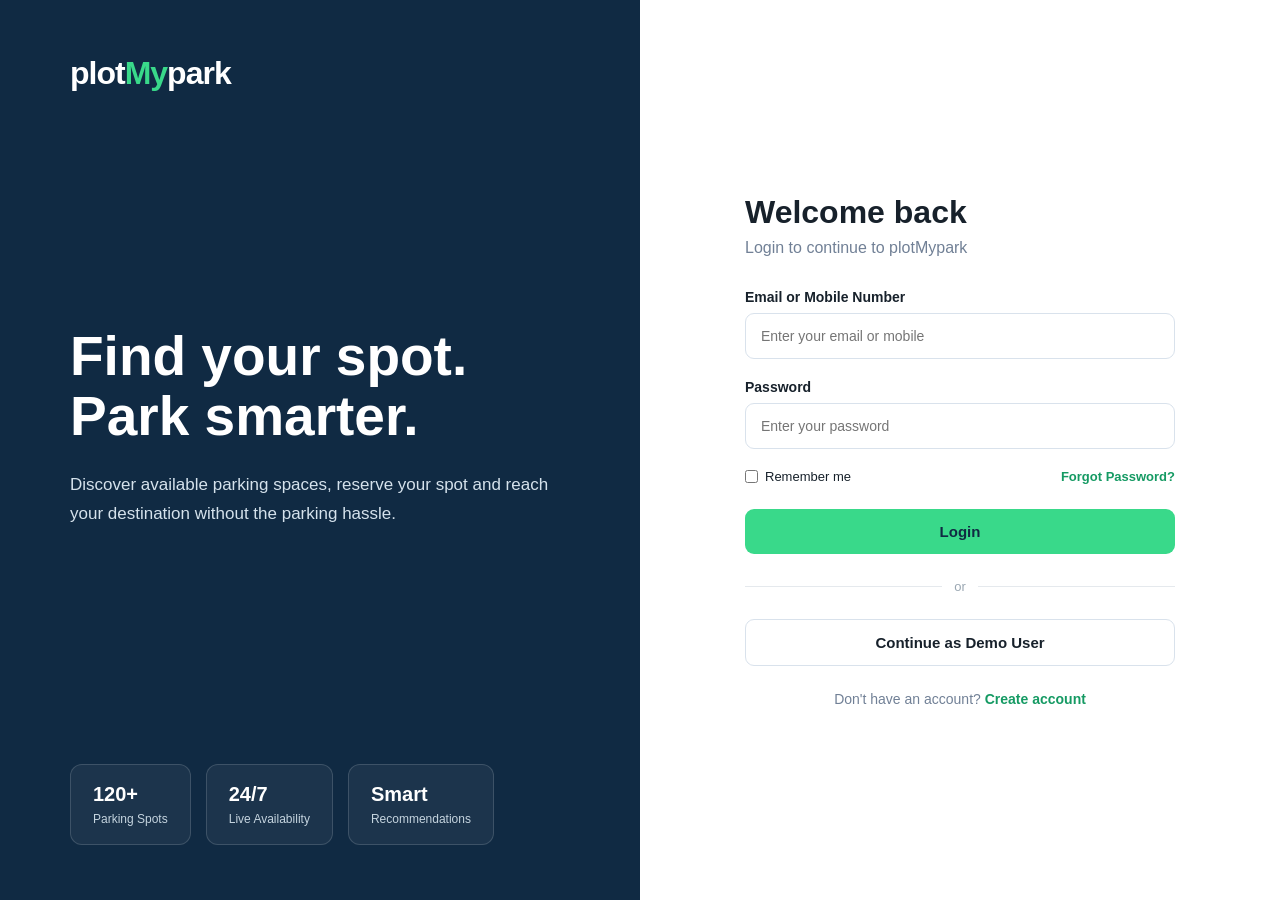
==== index.html @ 71b9c875 "Initial plotMypark frontend" ====
<!DOCTYPE html>
<html lang="en">
<head>
    <meta charset="UTF-8">
    <meta name="viewport" content="width=device-width, initial-scale=1.0">

    <title>plotMypark | Smart Parking</title>

    <link rel="stylesheet" href="css/style.css">
</head>

<body>

    <div class="login-container">

        <!-- Left Section -->
        <div class="brand-section">

            <div class="logo">
                plot<span>My</span>park
            </div>

            <div class="brand-content">
                <h1>Find your spot.<br>Park smarter.</h1>

                <p>
                    Discover available parking spaces,
                    reserve your spot and reach your destination
                    without the parking hassle.
                </p>
            </div>

            <div class="parking-info">
                <div class="info-card">
                    <strong>120+</strong>
                    <span>Parking Spots</span>
                </div>

                <div class="info-card">
                    <strong>24/7</strong>
                    <span>Live Availability</span>
                </div>

                <div class="info-card">
                    <strong>Smart</strong>
                    <span>Recommendations</span>
                </div>
            </div>

        </div>


        <!-- Login Section -->
        <div class="login-section">

            <div class="login-box">

                <h2>Welcome back</h2>

                <p class="login-subtitle">
                    Login to continue to plotMypark
                </p>

                <form id="loginForm">

                    <div class="input-group">
                        <label for="email">Email or Mobile Number</label>

                        <input
                            type="text"
                            id="email"
                            placeholder="Enter your email or mobile"
                            required
                        >
                    </div>


                    <div class="input-group">

                        <label for="password">Password</label>

                        <input
                            type="password"
                            id="password"
                            placeholder="Enter your password"
                            required
                        >

                    </div>


                    <div class="login-options">

                        <label class="remember">
                            <input type="checkbox">
                            Remember me
                        </label>

                        <a href="#">Forgot Password?</a>

                    </div>


                    <button type="submit" class="login-btn">
                        Login
                    </button>

                </form>


                <div class="divider">
                    <span>or</span>
                </div>


                <button class="demo-btn" id="demoLogin">
                    Continue as Demo User
                </button>


                <p class="register-text">
                    Don't have an account?
                    <a href="register.html">Create account</a>
                </p>

            </div>

        </div>

    </div>


    <script src="js/auth.js"></script>

</body>
</html>
---- css/style.css ----
* {
    margin: 0;
    padding: 0;
    box-sizing: border-box;
}

body {
    font-family: Arial, Helvetica, sans-serif;
    background: #f4f7f9;
    color: #17212b;
}

.login-container {
    min-height: 100vh;
    display: flex;
}


/* =========================
   LEFT BRAND SECTION
========================= */

.brand-section {
    width: 50%;
    min-height: 100vh;
    padding: 55px 70px;

    background: #102a43;
    color: white;

    display: flex;
    flex-direction: column;
    justify-content: space-between;
}

.logo {
    font-size: 32px;
    font-weight: 800;
    letter-spacing: -1px;
}

.logo span {
    color: #39d98a;
}

.brand-content {
    max-width: 520px;
}

.brand-content h1 {
    font-size: 55px;
    line-height: 1.08;
    margin-bottom: 25px;
}

.brand-content p {
    font-size: 17px;
    line-height: 1.7;
    color: #d5e2ec;
}

.parking-info {
    display: flex;
    gap: 15px;
}

.info-card {
    padding: 18px 22px;
    border: 1px solid rgba(255,255,255,0.15);
    border-radius: 12px;
    background: rgba(255,255,255,0.05);

    display: flex;
    flex-direction: column;
    gap: 6px;
}

.info-card strong {
    font-size: 20px;
}

.info-card span {
    font-size: 12px;
    color: #c5d4df;
}


/* =========================
   LOGIN SECTION
========================= */

.login-section {
    width: 50%;
    min-height: 100vh;

    display: flex;
    justify-content: center;
    align-items: center;

    padding: 30px;
    background: #ffffff;
}

.login-box {
    width: 100%;
    max-width: 430px;
}

.login-box h2 {
    font-size: 32px;
    margin-bottom: 8px;
}

.login-subtitle {
    color: #718096;
    margin-bottom: 32px;
}


/* =========================
   INPUTS
========================= */

.input-group {
    margin-bottom: 20px;
}

.input-group label {
    display: block;
    font-size: 14px;
    font-weight: 600;
    margin-bottom: 8px;
}

.input-group input {
    width: 100%;
    padding: 14px 15px;

    border: 1px solid #d9e2ec;
    border-radius: 9px;

    font-size: 14px;
    outline: none;

    transition: 0.2s;
}

.input-group input:focus {
    border-color: #39d98a;
    box-shadow: 0 0 0 3px rgba(57, 217, 138, 0.12);
}


/* =========================
   OPTIONS
========================= */

.login-options {
    display: flex;
    justify-content: space-between;
    align-items: center;

    margin-bottom: 25px;

    font-size: 13px;
}

.remember {
    display: flex;
    gap: 7px;
    align-items: center;
}

.login-options a,
.register-text a {
    color: #159a63;
    text-decoration: none;
    font-weight: 600;
}


/* =========================
   BUTTONS
========================= */

.login-btn,
.demo-btn {
    width: 100%;
    padding: 14px;

    border-radius: 9px;

    font-size: 15px;
    font-weight: 700;

    cursor: pointer;
}

.login-btn {
    border: none;
    background: #39d98a;
    color: #102a43;
}

.login-btn:hover {
    background: #2bc47a;
}

.demo-btn {
    border: 1px solid #d9e2ec;
    background: white;
    color: #17212b;
}

.demo-btn:hover {
    background: #f5f8fa;
}


/* =========================
   DIVIDER
========================= */

.divider {
    display: flex;
    align-items: center;
    gap: 12px;

    margin: 25px 0;

    color: #9aa7b2;
    font-size: 13px;
}

.divider::before,
.divider::after {
    content: "";
    height: 1px;
    background: #e5e9ed;
    flex: 1;
}


/* =========================
   REGISTER
========================= */

.register-text {
    text-align: center;
    margin-top: 25px;

    font-size: 14px;
    color: #718096;
}


/* =========================
   RESPONSIVE
========================= */

@media (max-width: 850px) {

    .login-container {
        flex-direction: column;
    }

    .brand-section {
        width: 100%;
        min-height: auto;
        padding: 35px;
        gap: 50px;
    }

    .brand-content h1 {
        font-size: 40px;
    }

    .login-section {
        width: 100%;
    }
}


@media (max-width: 500px) {

    .brand-section {
        padding: 25px;
    }

    .parking-info {
        flex-direction: column;
    }

    .brand-content h1 {
        font-size: 34px;
    }

    .login-section {
        padding: 25px 20px;
    }
}
/* =====================================
   PLOT MYPARK DASHBOARD
===================================== */

.dashboard-body {
    background: #f5f7f9;
    min-height: 100vh;
    padding-bottom: 90px;
}


/* TOP NAV */

.top-nav {
    height: 72px;
    background: white;

    padding: 0 6%;

    display: flex;
    align-items: center;
    justify-content: space-between;

    border-bottom: 1px solid #e8edf1;
}

.nav-actions {
    display: flex;
    gap: 10px;
}

.icon-btn,
.profile-btn {
    width: 40px;
    height: 40px;

    border-radius: 50%;

    border: 1px solid #e5e9ed;
    background: white;

    cursor: pointer;
}


/* DASHBOARD */

.dashboard {
    width: min(1100px, 92%);
    margin: auto;

    padding-top: 40px;
}


/* WELCOME */

.welcome-section {
    margin-bottom: 28px;
}

.small-text {
    color: #7b8794;

    font-size: 11px;
    font-weight: 700;

    letter-spacing: 1px;

    margin-bottom: 7px;
}

.welcome-section h1 {
    font-size: 30px;
    margin-bottom: 8px;
}

.location {
    color: #687783;
    font-size: 14px;
}


/* SEARCH */

.search-section {
    margin-bottom: 30px;
}

.search-box {
    background: white;

    border: 1px solid #e0e6eb;
    border-radius: 12px;

    height: 52px;

    display: flex;
    align-items: center;

    padding: 0 18px;

    gap: 12px;
}

.search-box span {
    font-size: 18px;
}

.search-box input {
    border: none;
    outline: none;

    width: 100%;

    font-size: 14px;

    background: transparent;
}


/* QUICK ACTIONS */

.quick-actions {
    display: grid;

    grid-template-columns: 1fr 1fr;

    gap: 18px;

    margin-bottom: 35px;
}

.action-card {
    background: white;

    border: 1px solid #e3e8ec;

    border-radius: 14px;

    padding: 20px;

    display: flex;
    align-items: center;

    gap: 15px;

    text-align: left;

    cursor: pointer;

    transition: 0.2s;
}

.action-card:hover {
    transform: translateY(-2px);

    box-shadow: 0 8px 25px rgba(16, 42, 67, 0.08);
}

.action-icon {
    width: 48px;
    height: 48px;

    border-radius: 12px;

    background: #e9faf2;

    display: flex;
    align-items: center;
    justify-content: center;

    font-size: 22px;
}

.action-card h3 {
    font-size: 15px;

    margin-bottom: 5px;
}

.action-card p {
    color: #7b8794;

    font-size: 12px;
}

.arrow {
    margin-left: auto;

    font-size: 20px;

    color: #7b8794;
}


/* SECTION HEADINGS */

.section-heading {
    display: flex;

    justify-content: space-between;
    align-items: center;

    margin-bottom: 15px;
}

.section-heading h2 {
    font-size: 20px;
}

.live-indicator {
    font-size: 11px;

    font-weight: 700;

    color: #159a63;

    display: flex;

    align-items: center;

    gap: 5px;
}

.live-indicator span {
    width: 7px;
    height: 7px;

    background: #39d98a;

    border-radius: 50%;
}


/* STATUS CARDS */

.status-grid {
    display: grid;

    grid-template-columns:
        repeat(3, 1fr);

    gap: 15px;

    margin-bottom: 35px;
}

.status-card {
    background: white;

    border-radius: 14px;

    padding: 20px;

    display: flex;

    align-items: center;

    gap: 14px;

    border: 1px solid #e5e9ed;
}

.status-icon {
    font-size: 20px;
}

.status-card strong {
    display: block;

    font-size: 24px;

    margin-bottom: 3px;
}

.status-card p {
    color: #7b8794;

    font-size: 12px;
}


/* RECOMMENDATION */

.recommendation {
    background: #102a43;

    color: white;

    border-radius: 18px;

    padding: 25px;

    margin-bottom: 35px;
}

.recommendation-header {
    display: flex;

    align-items: flex-start;

    justify-content: space-between;

    margin-bottom: 20px;
}

.recommendation-header .small-text {
    color: #9fb3c8;
}

.recommendation-header h2 {
    font-size: 20px;
}

.ai-badge {
    background: #39d98a;

    color: #102a43;

    font-size: 11px;

    font-weight: 800;

    padding: 5px 9px;

    border-radius: 6px;
}

.recommendation-card {
    background: rgba(255,255,255,0.08);

    border: 1px solid rgba(255,255,255,0.12);

    border-radius: 12px;

    padding: 18px;

    display: flex;

    justify-content: space-between;

    align-items: center;

    margin-bottom: 15px;
}

.parking-main {
    display: flex;

    align-items: center;

    gap: 14px;
}

.parking-icon {
    width: 45px;
    height: 45px;

    border-radius: 10px;

    background: rgba(57,217,138,0.15);

    display: flex;

    align-items: center;
    justify-content: center;
}

.parking-main h3 {
    font-size: 15px;

    margin-bottom: 5px;
}

.parking-main p {
    font-size: 11px;

    color: #b7c8d7;

    margin-top: 3px;
}

.recommendation-score {
    text-align: right;
}

.recommendation-score strong {
    display: block;

    font-size: 23px;

    color: #39d98a;
}

.recommendation-score span {
    color: #b7c8d7;

    font-size: 10px;
}

.primary-btn {
    width: 100%;

    border: none;

    background: #39d98a;

    color: #102a43;

    padding: 13px;

    border-radius: 9px;

    font-weight: 700;

    cursor: pointer;
}


/* NEARBY PARKING */

.text-btn {
    border: none;

    background: none;

    color: #159a63;

    font-size: 12px;

    font-weight: 700;

    cursor: pointer;
}

.parking-list {
    display: grid;

    grid-template-columns:
        repeat(2, 1fr);

    gap: 15px;
}

.parking-card {
    background: white;

    border: 1px solid #e3e8ec;

    border-radius: 14px;

    padding: 20px;

    display: flex;

    justify-content: space-between;

    gap: 15px;
}

.parking-card h3 {
    font-size: 15px;

    margin-bottom: 8px;
}

.parking-card p {
    color: #7b8794;

    font-size: 12px;

    margin-top: 4px;
}

.available-badge {
    color: #159a63;

    background: #e9faf2;

    padding: 5px 8px;

    border-radius: 6px;

    font-size: 10px;

    font-weight: 700;

    white-space: nowrap;
}


/* BOTTOM NAVIGATION */

.bottom-nav {
    position: fixed;

    bottom: 0;
    left: 0;

    width: 100%;

    height: 72px;

    background: white;

    border-top: 1px solid #e5e9ed;

    display: flex;

    justify-content: center;

    gap: 50px;

    z-index: 100;
}

.bottom-item {
    border: none;

    background: transparent;

    color: #8b98a5;

    cursor: pointer;

    min-width: 55px;
}

.bottom-item span {
    display: block;

    font-size: 18px;

    margin-bottom: 4px;
}

.bottom-item p {
    font-size: 10px;
}

.bottom-item.active {
    color: #159a63;

    font-weight: 700;
}


/* RESPONSIVE */

@media (max-width: 700px) {

    .dashboard {
        width: 92%;

        padding-top: 25px;
    }

    .welcome-section h1 {
        font-size: 25px;
    }

    .quick-actions {
        grid-template-columns: 1fr;
    }

    .status-grid {
        grid-template-columns: 1fr 1fr 1fr;
    }

    .status-card {
        padding: 14px;

        flex-direction: column;

        align-items: flex-start;

        gap: 8px;
    }

    .status-card strong {
        font-size: 20px;
    }

    .parking-list {
        grid-template-columns: 1fr;
    }

    .bottom-nav {
        gap: 25px;
    }
}


@media (max-width: 450px) {

    .status-grid {
        gap: 8px;
    }

    .status-card {
        padding: 12px 8px;
    }

    .status-card strong {
        font-size: 18px;
    }

    .status-card p {
        font-size: 10px;
    }

    .bottom-nav {
        gap: 12px;
    }
}
/* =====================================
   PARKING MAP PAGE
===================================== */

.parking-page {
    width: min(1100px, 92%);
    margin: auto;
    padding-top: 35px;
    padding-bottom: 30px;
}

.parking-page-header {
    display: flex;
    justify-content: space-between;
    align-items: flex-start;
    margin-bottom: 25px;
}

.parking-page-header h1 {
    font-size: 32px;
    margin-bottom: 8px;
}

.page-description {
    color: #718096;
    font-size: 14px;
}


/* SEARCH */

.parking-search {
    height: 52px;

    background: white;

    border: 1px solid #dfe6eb;

    border-radius: 12px;

    display: flex;
    align-items: center;

    gap: 12px;

    padding: 0 18px;

    margin-bottom: 20px;
}

.parking-search input {
    border: none;
    outline: none;

    width: 100%;

    font-size: 14px;
}


/* MAP */

.map-container {
    background: white;

    border: 1px solid #e1e7eb;

    border-radius: 18px;

    overflow: hidden;

    margin-bottom: 25px;
}

.map-header {
    padding: 18px 20px;

    display: flex;

    align-items: center;

    justify-content: space-between;

    border-bottom: 1px solid #edf0f2;
}

.map-header strong {
    font-size: 15px;
}

.map-header p {
    color: #8996a3;

    font-size: 11px;

    margin-top: 4px;
}

.location-btn {
    border: 1px solid #dce4e9;

    background: white;

    padding: 9px 12px;

    border-radius: 8px;

    cursor: pointer;

    font-size: 12px;
}


/* FAKE MAP */

.parking-map {
    height: 450px;

    background:
        linear-gradient(
            90deg,
            rgba(255,255,255,0.45) 1px,
            transparent 1px
        ),
        linear-gradient(
            rgba(255,255,255,0.45) 1px,
            transparent 1px
        ),
        #dce7df;

    background-size: 40px 40px;

    position: relative;

    overflow: hidden;
}


/* ROADS */

.road {
    position: absolute;

    background: #aeb8bd;
}

.horizontal-road {
    width: 100%;
    height: 90px;

    top: 180px;
    left: 0;
}

.vertical-road {
    width: 100px;
    height: 100%;

    left: 48%;
    top: 0;
}


/* PARKING SPOTS */

.parking-spot {
    position: absolute;

    width: 105px;
    height: 70px;

    border: 4px solid white;

    border-radius: 10px;

    color: white;

    cursor: pointer;

    display: flex;

    flex-direction: column;

    justify-content: center;

    align-items: center;

    gap: 4px;

    box-shadow: 0 5px 15px rgba(0,0,0,0.12);

    transition: 0.2s;

    z-index: 5;
}

.parking-spot:hover {
    transform: scale(1.06);
}

.parking-spot strong {
    font-size: 18px;
}

.parking-spot span {
    font-size: 9px;

    font-weight: 700;
}


/* POSITIONING */

.parking-spot:nth-of-type(1) {
    top: 70px;
    left: 20%;
}

.parking-spot:nth-of-type(2) {
    top: 70px;
    right: 15%;
}

.parking-spot:nth-of-type(3) {
    bottom: 65px;
    left: 20%;
}

.parking-spot:nth-of-type(4) {
    bottom: 65px;
    right: 15%;
}


/* STATUS */

.available-spot {
    background: #27ae60;
}

.occupied-spot {
    background: #e74c3c;
}

.reserved-spot {
    background: #2980b9;
}


/* ROAD LABEL */

.road-label {
    position: absolute;

    background: rgba(255,255,255,0.85);

    padding: 7px 12px;

    border-radius: 6px;

    font-size: 11px;

    color: #4a5568;

    z-index: 3;
}

.road-label-one {
    top: 210px;
    left: 10px;
}

.road-label-two {
    top: 210px;
    right: 10px;
}


/* LEGEND */

.map-legend {
    padding: 15px 20px;

    display: flex;

    gap: 25px;

    flex-wrap: wrap;

    border-top: 1px solid #edf0f2;

    font-size: 11px;

    color: #687783;
}

.map-legend div {
    display: flex;

    align-items: center;

    gap: 6px;
}

.legend-dot {
    width: 9px;
    height: 9px;

    border-radius: 50%;
}

.available-dot {
    background: #27ae60;
}

.occupied-dot {
    background: #e74c3c;
}

.reserved-dot {
    background: #2980b9;
}

.blocked-dot {
    background: #5d6770;
}


/* SELECTED PARKING */

.selected-parking {
    background: white;

    border: 1px solid #dfe6eb;

    border-radius: 14px;

    padding: 20px;

    margin-bottom: 25px;

    display: flex;

    align-items: center;

    justify-content: space-between;
}

.selected-parking h2 {
    font-size: 19px;

    margin-bottom: 6px;
}

.selected-parking p:last-child {
    color: #159a63;

    font-size: 12px;

    font-weight: 700;
}

.hidden {
    display: none;
}

.small-btn {
    width: auto;

    padding: 11px 20px;
}


/* NEARBY */

.nearby-section {
    margin-bottom: 50px;
}

.parking-location-list {
    display: grid;

    grid-template-columns: 1fr 1fr;

    gap: 15px;
}

.location-card {
    background: white;

    border: 1px solid #e2e8ed;

    border-radius: 14px;

    padding: 20px;

    display: flex;

    justify-content: space-between;

    gap: 15px;
}

.location-card h3 {
    font-size: 15px;

    margin-bottom: 8px;
}

.location-card p {
    color: #7b8794;

    font-size: 12px;

    margin-top: 4px;
}


/* RESPONSIVE MAP */

@media (max-width: 700px) {

    .parking-page-header h1 {
        font-size: 26px;
    }

    .parking-map {
        height: 380px;
    }

    .parking-spot {
        width: 85px;
        height: 60px;
    }

    .parking-spot:nth-of-type(1) {
        left: 8%;
    }

    .parking-spot:nth-of-type(2) {
        right: 8%;
    }

    .parking-spot:nth-of-type(3) {
        left: 8%;
    }

    .parking-spot:nth-of-type(4) {
        right: 8%;
    }

    .parking-location-list {
        grid-template-columns: 1fr;
    }
}
/* =====================================
   PARKING DETAILS
===================================== */

.details-page {
    width: min(800px, 92%);
    margin: auto;

    padding-top: 35px;
    padding-bottom: 40px;
}

.back-btn {
    border: none;
    background: transparent;

    color: #159a63;

    font-size: 13px;
    font-weight: 700;

    cursor: pointer;

    margin-bottom: 25px;
}

.details-header {
    display: flex;

    justify-content: space-between;
    align-items: flex-start;

    margin-bottom: 25px;
}

.details-header h1 {
    font-size: 32px;
    margin-bottom: 8px;
}

.details-location {
    color: #718096;
    font-size: 13px;
}

.status-badge {
    background: #e9faf2;
    color: #159a63;

    padding: 8px 12px;

    border-radius: 8px;

    font-size: 11px;
    font-weight: 800;
}


/* DETAILS CARD */

.details-card {
    background: white;

    border: 1px solid #e1e7eb;

    border-radius: 18px;

    padding: 28px;
}


/* VISUAL */

.parking-visual {
    display: flex;

    align-items: center;

    gap: 18px;

    padding-bottom: 25px;

    border-bottom: 1px solid #edf0f2;
}

.big-parking-icon {
    width: 65px;
    height: 65px;

    border-radius: 15px;

    background: #e9faf2;

    color: #159a63;

    display: flex;

    align-items: center;
    justify-content: center;

    font-size: 27px;
    font-weight: 800;
}

.parking-visual h2 {
    font-size: 19px;

    margin-bottom: 5px;
}

.parking-visual p {
    color: #7b8794;

    font-size: 12px;
}


/* INFORMATION */

.parking-information {
    display: grid;

    grid-template-columns: 1fr 1fr;

    gap: 1px;

    background: #edf0f2;

    margin: 25px 0;

    border: 1px solid #edf0f2;

    border-radius: 12px;

    overflow: hidden;
}

.detail-item {
    background: white;

    padding: 18px;

    display: flex;

    align-items: center;

    gap: 12px;
}

.detail-icon {
    font-size: 20px;
}

.detail-item small {
    display: block;

    color: #8a97a4;

    font-size: 10px;

    margin-bottom: 5px;
}

.detail-item strong {
    display: block;

    font-size: 14px;
}

.green-text {
    color: #159a63;
}


/* AI */

.ai-recommendation {
    background: #f0faf5;

    border: 1px solid #d7f1e4;

    border-radius: 12px;

    padding: 18px;

    margin-bottom: 22px;
}

.ai-title {
    color: #159a63;

    font-weight: 800;

    font-size: 13px;

    margin-bottom: 8px;
}

.ai-title span {
    margin-right: 5px;
}

.ai-recommendation p {
    color: #536471;

    font-size: 12px;

    line-height: 1.6;
}


/* RESERVE */

.reserve-btn {
    width: 100%;

    border: none;

    background: #39d98a;

    color: #102a43;

    padding: 15px;

    border-radius: 10px;

    font-size: 14px;

    font-weight: 800;

    cursor: pointer;

    transition: 0.2s;
}

.reserve-btn:hover {
    background: #2bc47a;
}

.reservation-note {
    text-align: center;

    color: #8996a3;

    font-size: 10px;

    margin-top: 10px;
}


/* MOBILE */

@media (max-width: 600px) {

    .details-header {
        flex-direction: column;

        gap: 15px;
    }

    .details-header h1 {
        font-size: 26px;
    }

    .details-card {
        padding: 20px;
    }

    .parking-information {
        grid-template-columns: 1fr;
    }
}
/* =====================================
   RESERVATION PAGE
===================================== */

.reservation-page {
    width: min(700px, 92%);
    margin: auto;

    padding-top: 40px;
    padding-bottom: 40px;
}


/* SUCCESS */

.reservation-success {
    text-align: center;

    margin-bottom: 28px;
}

.success-icon {
    width: 58px;
    height: 58px;

    margin: 0 auto 15px;

    border-radius: 50%;

    background: #39d98a;
    color: #102a43;

    display: flex;
    align-items: center;
    justify-content: center;

    font-size: 28px;
    font-weight: 800;
}

.reservation-success .small-text {
    color: #159a63;
}

.reservation-success h1 {
    font-size: 28px;

    margin-bottom: 8px;
}

.reservation-success > p:last-child {
    color: #718096;

    font-size: 13px;
}


/* RESERVATION CARD */

.reservation-card {
    background: white;

    border: 1px solid #e1e7eb;

    border-radius: 18px;

    padding: 25px;

    margin-bottom: 20px;
}

.reservation-top {
    display: flex;

    align-items: flex-start;

    justify-content: space-between;

    gap: 15px;

    padding-bottom: 20px;

    border-bottom: 1px solid #edf0f2;
}

.reservation-top h2 {
    font-size: 21px;

    margin-bottom: 7px;
}

.reservation-location {
    color: #718096;

    font-size: 12px;
}

.reserved-badge {
    background: #eaf4fb;

    color: #2980b9;

    padding: 8px 11px;

    border-radius: 8px;

    font-size: 10px;

    font-weight: 800;

    white-space: nowrap;
}


/* TIMER */

.timer-box {
    text-align: center;

    background: #f7fafb;

    border-radius: 14px;

    padding: 20px;

    margin: 20px 0;
}

.timer-box p {
    color: #718096;

    font-size: 12px;

    margin-bottom: 5px;
}

#countdown {
    font-size: 38px;

    font-weight: 800;

    color: #102a43;

    letter-spacing: 2px;

    margin-bottom: 5px;
}

.timer-box > span {
    color: #8996a3;

    font-size: 10px;
}


/* BOOKING DETAILS */

.booking-details {
    display: grid;

    grid-template-columns: 1fr 1fr;

    gap: 1px;

    background: #edf0f2;

    border: 1px solid #edf0f2;

    border-radius: 12px;

    overflow: hidden;

    margin-bottom: 20px;
}

.booking-item {
    background: white;

    padding: 15px;
}

.booking-item span {
    display: block;

    color: #8996a3;

    font-size: 10px;

    margin-bottom: 5px;
}

.booking-item strong {
    font-size: 13px;
}


/* NAVIGATION */

.navigation-btn {
    width: 100%;

    border: none;

    background: #39d98a;

    color: #102a43;

    padding: 14px;

    border-radius: 10px;

    font-size: 14px;

    font-weight: 800;

    cursor: pointer;

    margin-bottom: 10px;
}

.navigation-btn:hover {
    background: #2bc47a;
}


/* CANCEL */

.cancel-btn {
    width: 100%;

    border: none;

    background: transparent;

    color: #d64545;

    padding: 10px;

    font-size: 12px;

    font-weight: 700;

    cursor: pointer;
}


/* INFO */

.reservation-info {
    background: #f0faf5;

    border: 1px solid #d7f1e4;

    border-radius: 12px;

    padding: 17px;
}

.info-title {
    color: #159a63;

    font-weight: 800;

    font-size: 12px;

    margin-bottom: 7px;
}

.reservation-info p {
    color: #536471;

    font-size: 11px;

    line-height: 1.6;
}


/* MOBILE */

@media (max-width: 600px) {

    .reservation-success h1 {
        font-size: 24px;
    }

    .reservation-card {
        padding: 20px;
    }

    .reservation-top {
        flex-direction: column;
    }

    .booking-details {
        grid-template-columns: 1fr;
    }
}
/* =====================================
   NAVIGATION PAGE
===================================== */

.navigation-page {
    width: min(850px, 92%);
    margin: auto;

    padding-top: 35px;
    padding-bottom: 40px;
}

.navigation-header {
    display: flex;

    justify-content: space-between;
    align-items: flex-start;

    margin-bottom: 20px;
}

.navigation-header h1 {
    font-size: 30px;

    margin-bottom: 7px;
}

.navigation-header p:last-child {
    color: #718096;

    font-size: 13px;
}

.navigation-status {
    background: #eaf4fb;

    color: #2980b9;

    padding: 8px 11px;

    border-radius: 8px;

    font-size: 10px;

    font-weight: 800;
}


/* MAP */

.navigation-map {
    height: 430px;

    position: relative;

    overflow: hidden;

    border-radius: 18px;

    background:
        linear-gradient(
            90deg,
            rgba(255,255,255,0.5) 1px,
            transparent 1px
        ),
        linear-gradient(
            rgba(255,255,255,0.5) 1px,
            transparent 1px
        ),
        #dce7df;

    background-size: 40px 40px;

    border: 1px solid #d7e0e5;

    margin-bottom: 20px;
}


/* ROADS */

.nav-road {
    position: absolute;

    background: #aeb8bd;

    border-radius: 4px;
}

.nav-road-1 {
    width: 100%;

    height: 80px;

    top: 170px;
}

.nav-road-2 {
    height: 100%;

    width: 75px;

    left: 55%;

    transform: rotate(18deg);
}

.nav-road-3 {
    width: 70%;

    height: 55px;

    top: 55px;

    left: -5%;

    transform: rotate(-10deg);
}


/* ROUTE */

.route-line {
    position: absolute;

    width: 8px;

    height: 270px;

    background: #39d98a;

    border-radius: 10px;

    left: 42%;

    top: 100px;

    transform: rotate(-25deg);

    z-index: 4;

    box-shadow:
        0 0 0 4px rgba(57,217,138,0.15);
}


/* MAP POINTS */

.map-point {
    position: absolute;

    z-index: 10;

    display: flex;

    flex-direction: column;

    align-items: center;

    gap: 3px;
}

.map-point span {
    width: 38px;
    height: 38px;

    border-radius: 50%;

    display: flex;

    align-items: center;
    justify-content: center;

    background: white;

    box-shadow:
        0 5px 15px rgba(0,0,0,0.15);

    font-size: 18px;
}

.map-point small {
    background: white;

    padding: 4px 7px;

    border-radius: 5px;

    font-size: 9px;

    font-weight: 700;
}

.start-point {
    left: 18%;
    bottom: 75px;
}

.start-point span {
    color: #2980b9;
}

.destination-point {
    right: 18%;
    top: 65px;
}

.destination-point span {
    color: #e74c3c;
}


/* LOCATION LABEL */

.map-location-label {
    position: absolute;

    left: 20px;
    top: 20px;

    background: rgba(255,255,255,0.9);

    padding: 8px 12px;

    border-radius: 7px;

    font-size: 11px;

    color: #4a5568;

    z-index: 10;
}


/* TRIP INFO */

.trip-info {
    background: white;

    border: 1px solid #e1e7eb;

    border-radius: 15px;

    padding: 20px;

    margin-bottom: 18px;
}

.destination-info {
    display: flex;

    align-items: center;

    gap: 15px;

    padding-bottom: 18px;

    border-bottom: 1px solid #edf0f2;
}

.destination-icon {
    width: 50px;
    height: 50px;

    border-radius: 12px;

    background: #e9faf2;

    display: flex;

    align-items: center;
    justify-content: center;

    font-size: 21px;
}

.destination-info h2 {
    font-size: 18px;

    margin-bottom: 4px;
}

.destination-info p:last-child {
    color: #718096;

    font-size: 11px;
}


/* TRIP STATS */

.trip-stats {
    display: grid;

    grid-template-columns: repeat(3, 1fr);

    padding-top: 18px;
}

.trip-stats div {
    text-align: center;

    border-right: 1px solid #edf0f2;
}

.trip-stats div:last-child {
    border-right: none;
}

.trip-stats strong {
    display: block;

    font-size: 18px;

    margin-bottom: 4px;
}

.trip-stats span {
    color: #8996a3;

    font-size: 10px;
}


/* ARRIVAL */

.arrival-card {
    background: #102a43;

    color: white;

    border-radius: 15px;

    padding: 20px;

    display: flex;

    justify-content: space-between;

    align-items: center;

    gap: 20px;

    margin-bottom: 15px;
}

.arrival-card .small-text {
    color: #9fb3c8;
}

.arrival-card h3 {
    font-size: 16px;

    margin-bottom: 6px;
}

.arrival-card p:last-child {
    color: #b7c8d7;

    font-size: 11px;

    line-height: 1.5;

    max-width: 450px;
}

.arrival-btn {
    border: none;

    background: #39d98a;

    color: #102a43;

    padding: 12px 18px;

    border-radius: 9px;

    font-weight: 800;

    font-size: 12px;

    cursor: pointer;

    white-space: nowrap;
}


/* END */

.cancel-navigation {
    width: 100%;

    border: none;

    background: transparent;

    color: #d64545;

    padding: 10px;

    font-size: 12px;

    font-weight: 700;

    cursor: pointer;
}


/* MOBILE */

@media (max-width: 600px) {

    .navigation-header {
        flex-direction: column;

        gap: 12px;
    }

    .navigation-header h1 {
        font-size: 25px;
    }

    .navigation-map {
        height: 360px;
    }

    .arrival-card {
        flex-direction: column;

        align-items: flex-start;
    }

    .arrival-btn {
        width: 100%;
    }
}
/* =====================================
   HISTORY PAGE
===================================== */

.history-page {
    width: min(900px, 92%);
    margin: auto;

    padding-top: 35px;
    padding-bottom: 50px;
}

.history-header {
    margin-bottom: 25px;
}

.history-header h1 {
    font-size: 30px;
    margin-bottom: 7px;
}

.history-header p:last-child {
    color: #718096;
    font-size: 13px;
}


/* SUMMARY */

.history-summary {
    display: grid;

    grid-template-columns: repeat(3, 1fr);

    gap: 15px;

    margin-bottom: 30px;
}

.summary-card {
    background: white;

    border: 1px solid #e1e7eb;

    border-radius: 14px;

    padding: 18px;

    display: flex;

    align-items: center;

    gap: 13px;
}

.summary-card > span {
    width: 42px;
    height: 42px;

    border-radius: 10px;

    background: #e9faf2;

    display: flex;

    align-items: center;
    justify-content: center;

    font-size: 18px;
}

.summary-card strong {
    display: block;

    font-size: 18px;

    margin-bottom: 3px;
}

.summary-card small {
    color: #8996a3;

    font-size: 10px;
}


/* HISTORY */

.history-section {
    margin-bottom: 40px;
}

.history-card {
    background: white;

    border: 1px solid #e1e7eb;

    border-radius: 14px;

    padding: 20px;

    margin-top: 13px;

    display: flex;

    justify-content: space-between;

    align-items: center;

    gap: 15px;
}

.history-main {
    display: flex;

    align-items: center;

    gap: 14px;
}

.history-icon {
    width: 48px;
    height: 48px;

    border-radius: 11px;

    background: #e9faf2;

    display: flex;

    align-items: center;
    justify-content: center;

    font-size: 19px;
}

.history-main h3 {
    font-size: 15px;

    margin-bottom: 5px;
}

.history-main p {
    color: #7b8794;

    font-size: 11px;

    margin-top: 3px;
}

.history-right {
    display: flex;

    flex-direction: column;

    align-items: flex-end;

    gap: 8px;
}

.history-right strong {
    font-size: 15px;
}

.completed-badge {
    background: #e9faf2;

    color: #159a63;

    padding: 6px 9px;

    border-radius: 7px;

    font-size: 9px;

    font-weight: 800;
}


/* EMPTY */

.empty-history {
    text-align: center;

    background: white;

    border: 1px dashed #d8e0e5;

    border-radius: 15px;

    padding: 45px 20px;

    margin-top: 15px;
}

.empty-history > div {
    font-size: 35px;

    margin-bottom: 10px;
}

.empty-history h3 {
    font-size: 16px;

    margin-bottom: 7px;
}

.empty-history p {
    color: #8996a3;

    font-size: 11px;

    margin-bottom: 18px;
}


/* MOBILE */

@media (max-width: 650px) {

    .history-header h1 {
        font-size: 26px;
    }

    .history-summary {
        grid-template-columns: 1fr;
    }

    .history-card {
        align-items: flex-start;
    }

    .history-right {
        align-items: flex-end;
    }
}
/* =====================================
   PROFILE PAGE
===================================== */

.profile-page {
    width: min(700px, 92%);
    margin: auto;

    padding-top: 40px;
    padding-bottom: 50px;
}

.profile-header {
    display: flex;
    align-items: center;
    gap: 18px;

    background: white;
    border: 1px solid #e1e7eb;

    border-radius: 16px;

    padding: 25px;

    margin-bottom: 18px;
}

.profile-avatar {
    width: 65px;
    height: 65px;

    border-radius: 50%;

    background: #e9faf2;
    color: #159a63;

    display: flex;
    align-items: center;
    justify-content: center;

    font-size: 25px;
    font-weight: 800;
}

.profile-header h1 {
    font-size: 22px;
    margin-bottom: 5px;
}

.profile-header p:last-child {
    color: #718096;
    font-size: 12px;
}

.profile-card {
    background: white;

    border: 1px solid #e1e7eb;

    border-radius: 16px;

    overflow: hidden;

    margin-bottom: 18px;
}

.profile-row {
    display: flex;
    align-items: center;

    gap: 15px;

    padding: 18px;

    border-bottom: 1px solid #edf0f2;
}

.profile-row:last-child {
    border-bottom: none;
}

.profile-row > span {
    width: 40px;
    height: 40px;

    border-radius: 9px;

    background: #f3f7f8;

    display: flex;
    align-items: center;
    justify-content: center;
}

.profile-row small {
    display: block;

    color: #8996a3;

    font-size: 10px;

    margin-bottom: 4px;
}

.profile-row strong {
    font-size: 13px;
}

.logout-btn {
    width: 100%;

    border: 1px solid #f0cccc;

    background: white;

    color: #d64545;

    padding: 13px;

    border-radius: 10px;

    font-size: 12px;

    font-weight: 700;

    cursor: pointer;
}
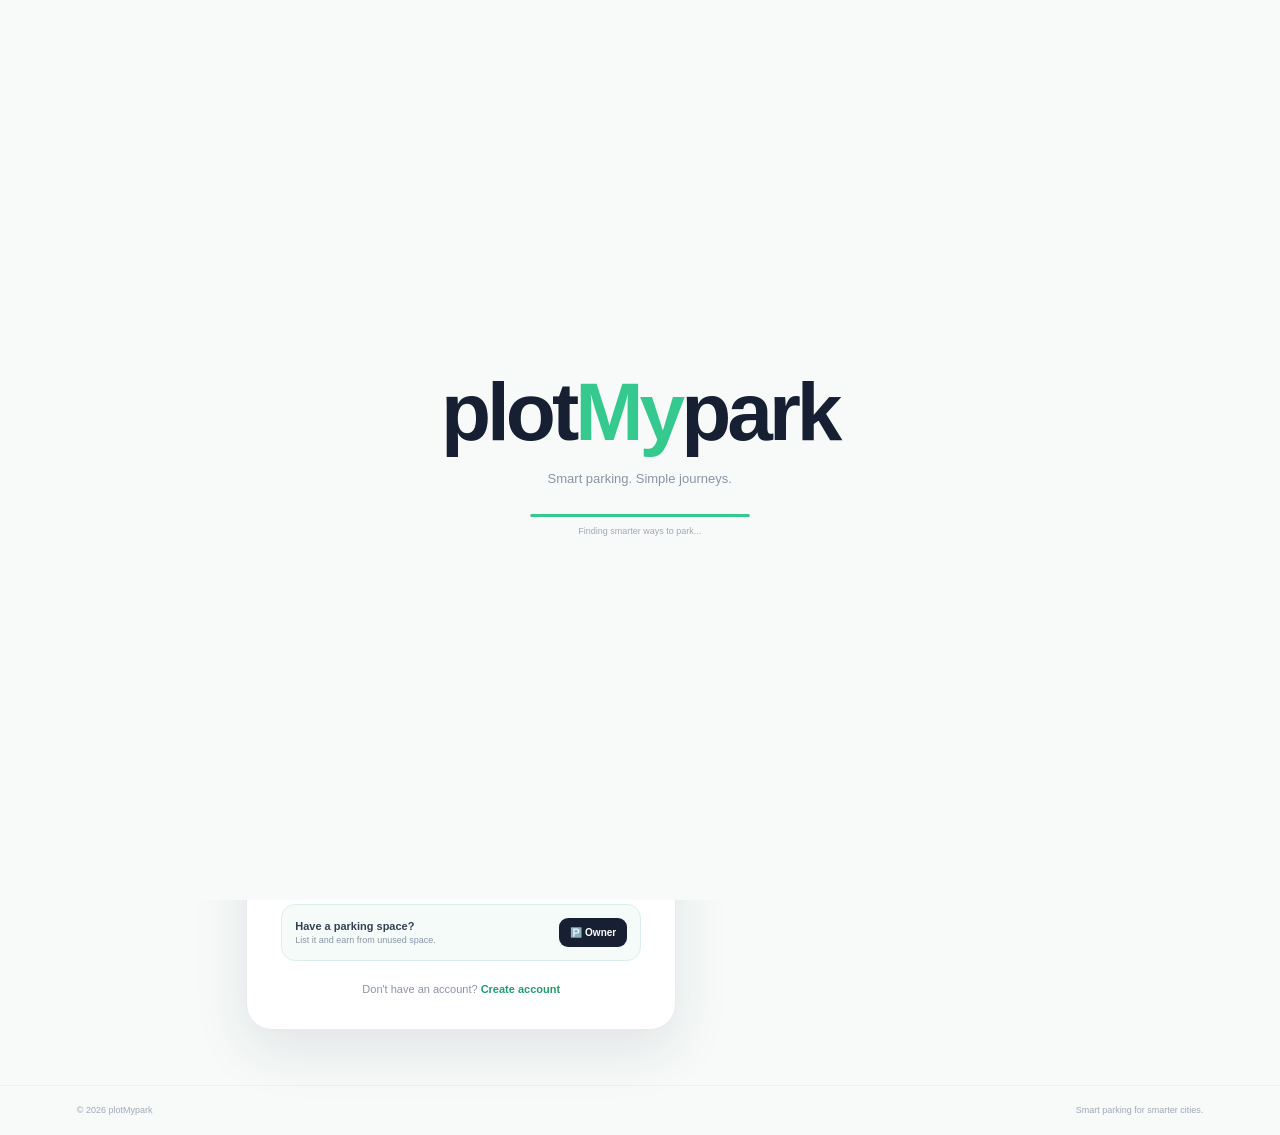
==== commit 2337e611: "Update plotMypark dashboard and owner features" ====
--- a/index.html
+++ b/index.html
@@ -1,136 +1,448 @@
 <!DOCTYPE html>
 <html lang="en">
+
 <head>
+
     <meta charset="UTF-8">
-    <meta name="viewport" content="width=device-width, initial-scale=1.0">
+
+    <meta
+        name="viewport"
+        content="width=device-width, initial-scale=1.0"
+    >
 
     <title>plotMypark | Smart Parking</title>
 
-    <link rel="stylesheet" href="css/style.css">
+    <link
+        rel="stylesheet"
+        href="css/login.css"
+    >
+
 </head>
 
+
 <body>
 
-    <div class="login-container">
-
-        <!-- Left Section -->
-        <div class="brand-section">
-
-            <div class="logo">
+
+    <!-- =================================================
+         INTRO SPLASH
+         ================================================= -->
+
+    <div
+        class="intro-splash"
+        id="introSplash"
+    >
+
+        <div class="intro-content">
+
+            <div class="intro-logo">
                 plot<span>My</span>park
             </div>
 
-            <div class="brand-content">
-                <h1>Find your spot.<br>Park smarter.</h1>
-
-                <p>
-                    Discover available parking spaces,
-                    reserve your spot and reach your destination
-                    without the parking hassle.
+
+            <div class="intro-tagline">
+                Smart parking. Simple journeys.
+            </div>
+
+
+            <div class="intro-loader">
+
+                <div class="loader-track">
+
+                    <div class="loader-fill"></div>
+
+                </div>
+
+
+                <span>
+                    Finding smarter ways to park...
+                </span>
+
+            </div>
+
+        </div>
+
+    </div>
+
+
+
+    <!-- =================================================
+         TOP NAVIGATION
+         ================================================= -->
+
+    <header class="landing-nav">
+
+        <div class="brand">
+            plot<span>My</span>park
+        </div>
+
+
+        <div class="nav-status">
+
+            <span class="status-dot"></span>
+
+            Parking made simple
+
+        </div>
+
+    </header>
+
+
+
+    <!-- =================================================
+         MAIN LANDING PAGE
+         ================================================= -->
+
+    <main class="landing-page">
+
+
+        <!-- =================================================
+             LEFT HERO SECTION
+             ================================================= -->
+
+        <section class="hero-section">
+
+
+            <div class="hero-label">
+
+                <span>
+                    SMART PARKING
+                </span>
+
+            </div>
+
+
+            <h1>
+
+                Find your spot.
+
+                <br>
+
+                <span>
+                    Park smarter.
+                </span>
+
+            </h1>
+
+
+            <p class="hero-description">
+
+                Discover nearby parking spaces,
+                check live availability and reserve
+                your spot before you reach your
+                destination.
+
+            </p>
+
+
+
+        <!-- =================================================
+             RIGHT LOGIN SECTION
+             ================================================= -->
+
+        <section class="login-section">
+
+
+            <div class="login-card">
+
+
+                <!-- LOGIN HEADING -->
+
+                <div class="login-heading">
+
+                    <span class="welcome-small">
+                        WELCOME BACK
+                    </span>
+
+
+                    <h2>
+                        Let's get you parked.
+                    </h2>
+
+
+                    <p>
+                        Login to continue to plotMypark.
+                    </p>
+
+                </div>
+
+
+
+                <!-- =================================================
+                     LOGIN FORM
+                     ================================================= -->
+
+                <form id="loginForm">
+
+
+                    <!-- EMAIL / MOBILE -->
+
+                    <div class="input-group">
+
+                        <label for="email">
+
+                            Email or Mobile Number
+
+                        </label>
+
+
+                        <div class="input-wrapper">
+
+                            <span>
+                                ✉
+                            </span>
+
+
+                            <input
+                                type="text"
+                                id="email"
+                                placeholder="Enter your email or mobile"
+                                required
+                            >
+
+                        </div>
+
+                    </div>
+
+
+
+                    <!-- PASSWORD -->
+
+                    <div class="input-group">
+
+                        <label for="password">
+
+                            Password
+
+                        </label>
+
+
+                        <div class="input-wrapper">
+
+                            <span>
+                                ●
+                            </span>
+
+
+                            <input
+                                type="password"
+                                id="password"
+                                placeholder="Enter your password"
+                                required
+                            >
+
+                        </div>
+
+                    </div>
+
+
+
+                    <!-- LOGIN OPTIONS -->
+
+                    <div class="login-options">
+
+
+                        <label>
+
+                            <input
+                                type="checkbox"
+                            >
+
+                            Remember me
+
+                        </label>
+
+
+                        <a href="#">
+                            Forgot password?
+                        </a>
+
+
+                    </div>
+
+
+
+                    <!-- LOGIN BUTTON -->
+
+                    <button
+                        type="submit"
+                        class="login-btn"
+                    >
+
+                        Login
+
+                        <span>
+                            →
+                        </span>
+
+                    </button>
+
+
+                </form>
+
+
+
+                <!-- =================================================
+                     DIVIDER
+                     ================================================= -->
+
+                <div class="divider">
+
+                    <span></span>
+
+                    <p>
+                        or
+                    </p>
+
+                    <span></span>
+
+                </div>
+
+
+
+                <!-- =================================================
+                     DEMO USER
+                     ================================================= -->
+
+                <button
+                    class="demo-btn"
+                    id="demoLogin"
+                    type="button"
+                >
+
+                    <span>
+                        🚗
+                    </span>
+
+                    Continue as Demo User
+
+                </button>
+
+
+
+                <!-- =================================================
+                     PARKING OWNER
+                     ================================================= -->
+
+                <div class="owner-entry">
+
+
+                    <div>
+
+                        <strong>
+                            Have a parking space?
+                        </strong>
+
+
+                        <small>
+                            List it and earn from unused space.
+                        </small>
+
+                    </div>
+
+
+                    <button
+                        type="button"
+                        onclick="window.location.href='owner-register.html'"
+                    >
+
+                        🅿️ Owner
+
+                    </button>
+
+
+                </div>
+
+
+
+                <!-- =================================================
+                     REGISTER
+                     ================================================= -->
+
+                <p class="register-text">
+
+                    Don't have an account?
+
+                    <a href="register.html">
+                        Create account
+                    </a>
+
                 </p>
+
+
             </div>
 
-            <div class="parking-info">
-                <div class="info-card">
-                    <strong>120+</strong>
-                    <span>Parking Spots</span>
-                </div>
-
-                <div class="info-card">
-                    <strong>24/7</strong>
-                    <span>Live Availability</span>
-                </div>
-
-                <div class="info-card">
-                    <strong>Smart</strong>
-                    <span>Recommendations</span>
-                </div>
-            </div>
-
-        </div>
-
-
-        <!-- Login Section -->
-        <div class="login-section">
-
-            <div class="login-box">
-
-                <h2>Welcome back</h2>
-
-                <p class="login-subtitle">
-                    Login to continue to plotMypark
-                </p>
-
-                <form id="loginForm">
-
-                    <div class="input-group">
-                        <label for="email">Email or Mobile Number</label>
-
-                        <input
-                            type="text"
-                            id="email"
-                            placeholder="Enter your email or mobile"
-                            required
-                        >
-                    </div>
-
-
-                    <div class="input-group">
-
-                        <label for="password">Password</label>
-
-                        <input
-                            type="password"
-                            id="password"
-                            placeholder="Enter your password"
-                            required
-                        >
-
-                    </div>
-
-
-                    <div class="login-options">
-
-                        <label class="remember">
-                            <input type="checkbox">
-                            Remember me
-                        </label>
-
-                        <a href="#">Forgot Password?</a>
-
-                    </div>
-
-
-                    <button type="submit" class="login-btn">
-                        Login
-                    </button>
-
-                </form>
-
-
-                <div class="divider">
-                    <span>or</span>
-                </div>
-
-
-                <button class="demo-btn" id="demoLogin">
-                    Continue as Demo User
-                </button>
-
-
-                <p class="register-text">
-                    Don't have an account?
-                    <a href="register.html">Create account</a>
-                </p>
-
-            </div>
-
-        </div>
-
-    </div>
-
+
+        </section>
+
+
+    </main>
+
+
+
+    <!-- =================================================
+         FOOTER
+         ================================================= -->
+
+    <footer class="landing-footer">
+
+
+        <span>
+            © 2026 plotMypark
+        </span>
+
+
+        <span>
+            Smart parking for smarter cities.
+        </span>
+
+
+    </footer>
+
+
+
+    <!-- =================================================
+         EXISTING AUTHENTICATION
+         DO NOT REMOVE
+         ================================================= -->
 
     <script src="js/auth.js"></script>
 
+
+
+    <!-- =================================================
+         INTRO TRANSITION
+         ================================================= -->
+
+    <script>
+
+        window.addEventListener(
+            "load",
+            function () {
+
+                const splash =
+                    document.getElementById(
+                        "introSplash"
+                    );
+
+
+                setTimeout(
+                    function () {
+
+                        splash.classList.add(
+                            "intro-finished"
+                        );
+
+                    },
+                    1900
+                );
+
+            }
+        );
+
+    </script>
+
+
+
 </body>
+
 </html>
--- a/css/login.css
+++ b/css/login.css
@@ -0,0 +1,2314 @@
+/* =====================================================
+   plotMypark — LOGIN / LANDING PAGE
+   ===================================================== */
+
+* {
+    box-sizing: border-box;
+    margin: 0;
+    padding: 0;
+}
+
+
+body {
+    font-family:
+        Inter,
+        "Segoe UI",
+        Arial,
+        sans-serif;
+
+    background: #f7faf9;
+
+    color: #172033;
+
+    min-height: 100vh;
+}
+
+
+/* ================= NAVBAR ================= */
+
+.landing-nav {
+    height: 76px;
+
+    display: flex;
+
+    align-items: center;
+
+    justify-content: space-between;
+
+    padding: 0 6vw;
+
+    background: #ffffff;
+
+    border-bottom: 1px solid #edf1f4;
+}
+
+
+.brand {
+    font-size: 28px;
+
+    font-weight: 800;
+
+    letter-spacing: -1.5px;
+
+    color: #172033;
+}
+
+
+.brand span {
+    color: #36c98f;
+}
+
+
+.nav-status {
+    display: flex;
+
+    align-items: center;
+
+    gap: 8px;
+
+    color: #718096;
+
+    font-size: 12px;
+
+    font-weight: 600;
+}
+
+
+.status-dot {
+    width: 7px;
+    height: 7px;
+
+    border-radius: 50%;
+
+    background: #36c98f;
+
+    box-shadow:
+        0 0 0 5px rgba(54,201,143,.10);
+}
+
+
+/* ================= MAIN ================= */
+
+.landing-page {
+    max-width: 1250px;
+
+    min-height: calc(100vh - 126px);
+
+    margin: auto;
+
+    padding: 55px 6vw;
+
+    display: grid;
+
+    grid-template-columns:
+        1.15fr .85fr;
+
+    gap: 80px;
+
+    align-items: center;
+}
+
+
+/* ================= HERO ================= */
+
+.hero-section {
+    position: relative;
+}
+
+
+.hero-label {
+    display: inline-flex;
+
+    padding: 7px 12px;
+
+    border-radius: 50px;
+
+    background: #e9fff5;
+
+    color: #249c6d;
+
+    font-size: 10px;
+
+    font-weight: 800;
+
+    letter-spacing: 1px;
+
+    margin-bottom: 18px;
+}
+
+
+.hero-section h1 {
+    font-size: clamp(44px, 5vw, 68px);
+
+    line-height: 1.02;
+
+    letter-spacing: -3px;
+
+    color: #172033;
+}
+
+
+.hero-section h1 span {
+    color: #36c98f;
+}
+
+
+.hero-description {
+    max-width: 570px;
+
+    margin-top: 24px;
+
+    color: #718096;
+
+    font-size: 16px;
+
+    line-height: 1.75;
+}
+
+
+/* ================= PARKING PREVIEW ================= */
+
+.parking-preview {
+    max-width: 530px;
+
+    margin-top: 35px;
+
+    padding: 21px;
+
+    border-radius: 22px;
+
+    background: #ffffff;
+
+    border: 1px solid #e6ece9;
+
+    box-shadow:
+        0 18px 45px rgba(25,45,40,.08);
+}
+
+
+.preview-top {
+    display: flex;
+
+    justify-content: space-between;
+
+    align-items: flex-start;
+}
+
+
+.preview-label {
+    display: block;
+
+    margin-bottom: 5px;
+
+    color: #94a3b8;
+
+    font-size: 9px;
+
+    font-weight: 800;
+
+    letter-spacing: 1px;
+}
+
+
+.preview-top h3 {
+    font-size: 16px;
+
+    color: #172033;
+}
+
+
+.live-badge {
+    display: flex;
+
+    align-items: center;
+
+    gap: 5px;
+
+    padding: 6px 9px;
+
+    border-radius: 50px;
+
+    background: #e9fff5;
+
+    color: #249c6d;
+
+    font-size: 9px;
+
+    font-weight: 800;
+}
+
+
+.live-badge span {
+    width: 6px;
+    height: 6px;
+
+    border-radius: 50%;
+
+    background: #36c98f;
+}
+
+
+/* ================= STATUS ================= */
+
+.preview-spots {
+    display: grid;
+
+    grid-template-columns:
+        repeat(3, 1fr);
+
+    gap: 10px;
+
+    margin-top: 18px;
+}
+
+
+.preview-spot {
+    display: flex;
+
+    align-items: center;
+
+    gap: 9px;
+
+    padding: 11px;
+
+    border-radius: 13px;
+
+    background: #f8fafb;
+}
+
+
+.preview-spot > span {
+    width: 34px;
+    height: 34px;
+
+    display: flex;
+
+    align-items: center;
+    justify-content: center;
+
+    border-radius: 10px;
+
+    font-size: 17px;
+}
+
+
+.preview-spot strong {
+    display: block;
+
+    font-size: 15px;
+
+    color: #172033;
+}
+
+
+.preview-spot small {
+    display: block;
+
+    margin-top: 2px;
+
+    color: #8995a5;
+
+    font-size: 8px;
+}
+
+
+.available > span {
+    background: #e5faf1;
+}
+
+
+.occupied > span {
+    background: #fff0f0;
+}
+
+
+.reserved > span {
+    background: #edf3ff;
+}
+
+
+/* ================= NOTE ================= */
+
+.hero-note {
+    display: flex;
+
+    align-items: center;
+
+    gap: 8px;
+
+    margin-top: 18px;
+
+    color: #718096;
+
+    font-size: 12px;
+}
+
+
+.hero-note span {
+    width: 20px;
+    height: 20px;
+
+    display: flex;
+
+    align-items: center;
+    justify-content: center;
+
+    border-radius: 50%;
+
+    background: #36c98f;
+
+    color: white;
+
+    font-size: 11px;
+
+    font-weight: 800;
+}
+
+
+/* ================= LOGIN CARD ================= */
+
+.login-card {
+    width: 100%;
+
+    max-width: 430px;
+
+    margin-left: auto;
+
+    padding: 34px;
+
+    border-radius: 26px;
+
+    background: #ffffff;
+
+    border: 1px solid #e6ebef;
+
+    box-shadow:
+        0 20px 55px rgba(22,39,50,.10);
+}
+
+
+.login-heading {
+    margin-bottom: 27px;
+}
+
+
+.welcome-small {
+    color: #36a979;
+
+    font-size: 10px;
+
+    font-weight: 800;
+
+    letter-spacing: 1.2px;
+}
+
+
+.login-heading h2 {
+    margin-top: 8px;
+
+    font-size: 28px;
+
+    letter-spacing: -.8px;
+
+    color: #172033;
+}
+
+
+.login-heading p {
+    margin-top: 7px;
+
+    color: #8995a5;
+
+    font-size: 13px;
+}
+
+
+/* ================= INPUTS ================= */
+
+.input-group {
+    margin-bottom: 18px;
+}
+
+
+.input-group label {
+    display: block;
+
+    margin-bottom: 7px;
+
+    color: #344054;
+
+    font-size: 11px;
+
+    font-weight: 700;
+}
+
+
+.input-wrapper {
+    height: 50px;
+
+    display: flex;
+
+    align-items: center;
+
+    gap: 10px;
+
+    padding: 0 14px;
+
+    border: 1px solid #dfe6ec;
+
+    border-radius: 12px;
+
+    background: #fbfcfd;
+
+    transition:
+        border-color .2s ease,
+        box-shadow .2s ease;
+}
+
+
+.input-wrapper:focus-within {
+    border-color: #36c98f;
+
+    background: #ffffff;
+
+    box-shadow:
+        0 0 0 4px rgba(54,201,143,.09);
+}
+
+
+.input-wrapper > span {
+    color: #94a3b8;
+
+    font-size: 13px;
+}
+
+
+.input-wrapper input {
+    width: 100%;
+
+    border: none;
+
+    outline: none;
+
+    background: transparent;
+
+    color: #172033;
+
+    font-size: 13px;
+}
+
+
+.input-wrapper input::placeholder {
+    color: #a2adba;
+}
+
+
+/* ================= OPTIONS ================= */
+
+.login-options {
+    display: flex;
+
+    justify-content: space-between;
+
+    align-items: center;
+
+    margin: 3px 0 20px;
+
+    font-size: 11px;
+}
+
+
+.login-options label {
+    display: flex;
+
+    align-items: center;
+
+    gap: 6px;
+
+    color: #718096;
+}
+
+
+.login-options a {
+    color: #249c6d;
+
+    font-weight: 700;
+
+    text-decoration: none;
+}
+
+
+/* ================= LOGIN BUTTON ================= */
+
+.login-btn {
+    width: 100%;
+
+    height: 50px;
+
+    display: flex;
+
+    align-items: center;
+
+    justify-content: center;
+
+    gap: 12px;
+
+    border: none;
+
+    border-radius: 12px;
+
+    background:
+        linear-gradient(
+            135deg,
+            #36c98f,
+            #25b87c
+        );
+
+    color: white;
+
+    font-size: 14px;
+
+    font-weight: 800;
+
+    cursor: pointer;
+
+    box-shadow:
+        0 9px 20px rgba(54,201,143,.22);
+
+    transition:
+        transform .2s ease,
+        box-shadow .2s ease;
+}
+
+
+.login-btn:hover {
+    transform: translateY(-2px);
+
+    box-shadow:
+        0 13px 25px rgba(54,201,143,.30);
+}
+
+
+.login-btn span {
+    font-size: 18px;
+}
+
+
+/* ================= DIVIDER ================= */
+
+.divider {
+    display: flex;
+
+    align-items: center;
+
+    gap: 12px;
+
+    margin: 21px 0;
+}
+
+
+.divider span {
+    flex: 1;
+
+    height: 1px;
+
+    background: #e7ebef;
+}
+
+
+.divider p {
+    color: #a0a9b5;
+
+    font-size: 11px;
+}
+
+
+/* ================= DEMO ================= */
+
+.demo-btn {
+    width: 100%;
+
+    height: 48px;
+
+    display: flex;
+
+    align-items: center;
+
+    justify-content: center;
+
+    gap: 9px;
+
+    border: 1px solid #dce4ea;
+
+    border-radius: 12px;
+
+    background: #ffffff;
+
+    color: #344054;
+
+    font-size: 12px;
+
+    font-weight: 700;
+
+    cursor: pointer;
+
+    transition:
+        background .2s ease,
+        border-color .2s ease,
+        transform .2s ease;
+}
+
+
+.demo-btn:hover {
+    background: #f7faf9;
+
+    border-color: #b9c8d2;
+
+    transform: translateY(-1px);
+}
+
+
+/* ================= OWNER ================= */
+
+.owner-entry {
+    display: flex;
+
+    align-items: center;
+
+    justify-content: space-between;
+
+    gap: 12px;
+
+    margin-top: 18px;
+
+    padding: 13px;
+
+    border-radius: 14px;
+
+    background: #f5fbf8;
+
+    border: 1px solid #dcefe7;
+}
+
+
+.owner-entry strong {
+    display: block;
+
+    color: #344054;
+
+    font-size: 11px;
+}
+
+
+.owner-entry small {
+    display: block;
+
+    margin-top: 3px;
+
+    color: #8995a5;
+
+    font-size: 9px;
+}
+
+
+.owner-entry button {
+    border: none;
+
+    padding: 9px 11px;
+
+    border-radius: 9px;
+
+    background: #172033;
+
+    color: white;
+
+    font-size: 10px;
+
+    font-weight: 700;
+
+    cursor: pointer;
+}
+
+
+/* ================= REGISTER ================= */
+
+.register-text {
+    margin-top: 22px;
+
+    text-align: center;
+
+    color: #8995a5;
+
+    font-size: 11px;
+}
+
+
+.register-text a {
+    color: #249c6d;
+
+    font-weight: 800;
+
+    text-decoration: none;
+}
+
+
+/* ================= FOOTER ================= */
+
+.landing-footer {
+    height: 50px;
+
+    padding: 0 6vw;
+
+    display: flex;
+
+    align-items: center;
+
+    justify-content: space-between;
+
+    color: #a0a9b5;
+
+    font-size: 9px;
+
+    border-top: 1px solid #edf1f4;
+}
+
+
+/* ================= RESPONSIVE ================= */
+
+@media (max-width: 900px) {
+
+    .landing-page {
+        grid-template-columns: 1fr;
+
+        gap: 40px;
+
+        padding-top: 40px;
+    }
+
+
+    .login-card {
+        margin: 0 auto;
+    }
+
+
+    .hero-section {
+        text-align: center;
+    }
+
+
+    .hero-description {
+        margin-left: auto;
+        margin-right: auto;
+    }
+
+
+    .parking-preview {
+        margin-left: auto;
+        margin-right: auto;
+    }
+
+
+    .hero-note {
+        justify-content: center;
+    }
+
+}
+
+
+@media (max-width: 600px) {
+
+    .landing-nav {
+        padding: 0 20px;
+    }
+
+
+    .nav-status {
+        display: none;
+    }
+
+
+    .landing-page {
+        padding: 35px 20px;
+    }
+
+
+    .hero-section h1 {
+        font-size: 43px;
+
+        letter-spacing: -2px;
+    }
+
+
+    .preview-spots {
+        grid-template-columns: 1fr;
+    }
+
+
+    .login-card {
+        padding: 25px 20px;
+    }
+
+
+    .landing-footer {
+        padding: 0 20px;
+    }
+
+}
+/* =====================================================
+   PLOT MYPARK — INTRO TRANSITION
+   ===================================================== */
+
+/* =========================================
+   PLOTMYPARK INTRO EXPERIENCE
+   ========================================= */
+
+.intro-splash {
+
+    position: fixed;
+
+    inset: 0;
+
+    z-index: 9999;
+
+    display: flex;
+
+    align-items: center;
+
+    justify-content: center;
+
+    background: #f7faf9;
+
+    overflow: hidden;
+
+    transition:
+        opacity .65s ease,
+        visibility .65s ease;
+}
+
+
+.intro-content {
+
+    text-align: center;
+
+    animation:
+        introContentIn
+        .75s
+        cubic-bezier(.22,1,.36,1)
+        forwards;
+}
+
+
+/* LOGO */
+
+.intro-logo {
+
+    font-size: clamp(48px, 7vw, 82px);
+
+    font-weight: 800;
+
+    letter-spacing: -4px;
+
+    color: #172033;
+}
+
+
+.intro-logo span {
+
+    color: #36c98f;
+
+}
+
+
+/* TAGLINE */
+
+.intro-tagline {
+
+    margin-top: 12px;
+
+    color: #8995a5;
+
+    font-size: 13px;
+
+    opacity: 0;
+
+    animation:
+        introTagline
+        .5s
+        ease
+        .45s
+        forwards;
+}
+
+
+/* LOADER */
+
+.intro-loader {
+
+    width: 220px;
+
+    margin: 28px auto 0;
+
+    opacity: 0;
+
+    animation:
+        introLoader
+        .5s
+        ease
+        .7s
+        forwards;
+}
+
+
+.loader-track {
+
+    width: 100%;
+
+    height: 3px;
+
+    overflow: hidden;
+
+    border-radius: 20px;
+
+    background: #dfeee8;
+}
+
+
+.loader-fill {
+
+    width: 0%;
+
+    height: 100%;
+
+    border-radius: inherit;
+
+    background: #36c98f;
+
+    animation:
+        loadingBar
+        1.15s
+        cubic-bezier(.65,0,.35,1)
+        .65s
+        forwards;
+}
+
+
+.intro-loader span {
+
+    display: block;
+
+    margin-top: 9px;
+
+    color: #a0a9b5;
+
+    font-size: 9px;
+
+}
+
+
+/* ================= ANIMATIONS ================= */
+
+@keyframes introContentIn {
+
+    from {
+
+        opacity: 0;
+
+        transform:
+            scale(.94)
+            translateY(12px);
+
+    }
+
+    to {
+
+        opacity: 1;
+
+        transform:
+            scale(1)
+            translateY(0);
+
+    }
+
+}
+
+
+@keyframes introTagline {
+
+    from {
+
+        opacity: 0;
+
+        transform:
+            translateY(6px);
+
+    }
+
+    to {
+
+        opacity: 1;
+
+        transform:
+            translateY(0);
+
+    }
+
+}
+
+
+@keyframes introLoader {
+
+    from {
+
+        opacity: 0;
+
+    }
+
+    to {
+
+        opacity: 1;
+
+    }
+
+}
+
+
+@keyframes loadingBar {
+
+    from {
+
+        width: 0%;
+
+    }
+
+    to {
+
+        width: 100%;
+
+    }
+
+}
+
+
+/* ================= FINISH ================= */
+
+.intro-splash.intro-finished {
+
+    opacity: 0;
+
+    visibility: hidden;
+
+    pointer-events: none;
+
+}
+
+
+@keyframes introLogoIn {
+
+    0% {
+
+        opacity: 0;
+
+        transform:
+            translateY(15px)
+            scale(.96);
+
+    }
+
+    100% {
+
+        opacity: 1;
+
+        transform:
+            translateY(0)
+            scale(1);
+
+    }
+
+}
+
+
+@keyframes introLine {
+
+    0% {
+
+        width: 0;
+
+        opacity: 0;
+
+    }
+
+    100% {
+
+        width: 55px;
+
+        opacity: 1;
+
+    }
+
+}
+
+
+/* Remove splash */
+
+.intro-splash.intro-finished {
+
+    opacity: 0;
+
+    visibility: hidden;
+
+    pointer-events: none;
+
+}
+/* =====================================================
+   SOFT INTERACTION EFFECTS
+   ===================================================== */
+
+
+/* Buttons */
+
+.login-btn,
+.demo-btn,
+.owner-entry button {
+
+    position: relative;
+
+    transition:
+        transform .22s ease,
+        box-shadow .22s ease,
+        background-color .22s ease;
+
+}
+
+
+.login-btn:hover {
+
+    transform:
+        translateY(-2px);
+
+}
+
+
+.login-btn:active {
+
+    transform:
+        scale(.97);
+
+}
+
+
+/* Demo */
+
+.demo-btn:hover {
+
+    transform:
+        translateY(-2px);
+
+    box-shadow:
+        0 8px 20px rgba(23,32,51,.06);
+
+}
+
+
+.demo-btn:active {
+
+    transform:
+        scale(.97);
+
+}
+
+
+/* Owner */
+
+.owner-entry button:hover {
+
+    transform:
+        translateY(-2px);
+
+    box-shadow:
+        0 7px 15px rgba(23,32,51,.12);
+
+}
+
+
+.owner-entry button:active {
+
+    transform:
+        scale(.96);
+
+}
+.parking-preview {
+
+    transition:
+        transform .3s ease,
+        box-shadow .3s ease;
+
+}
+
+
+.parking-preview:hover {
+
+    transform:
+        translateY(-4px);
+
+    box-shadow:
+        0 22px 50px rgba(25,45,40,.11);
+
+}
+
+
+.preview-spot {
+
+    transition:
+        transform .22s ease,
+        background .22s ease;
+
+}
+
+
+.preview-spot:hover {
+
+    transform:
+        translateY(-2px);
+
+}
+/* =========================================
+   CLICK GREEN LIGHT
+   ========================================= */
+
+.parking-preview,
+.preview-spot {
+    position: relative;
+}
+
+
+/* The small green light */
+
+.parking-preview::after,
+.preview-spot::after {
+    content: "";
+
+    position: absolute;
+
+    width: 7px;
+    height: 7px;
+
+    border-radius: 50%;
+
+    background: #36c98f;
+
+    box-shadow:
+        0 0 7px rgba(54, 201, 143, .75),
+        0 0 18px rgba(54, 201, 143, .35);
+
+    opacity: 0;
+
+    transform: scale(.4);
+
+    pointer-events: none;
+}
+
+
+/* Position on large card */
+
+.parking-preview::after {
+    right: 10px;
+    top: 50%;
+
+    transform:
+        translateY(-50%)
+        scale(.4);
+}
+
+
+/* Position on small cards */
+
+.preview-spot::after {
+    right: 8px;
+    top: 8px;
+}
+
+
+/* When clicked */
+
+.parking-preview.clicked::after {
+    animation: greenClickLight .7s ease forwards;
+}
+
+
+.preview-spot.clicked::after {
+    animation: greenClickLightSmall .7s ease forwards;
+}
+
+
+/* Large card animation */
+
+@keyframes greenClickLight {
+
+    0% {
+        opacity: 0;
+        transform:
+            translateY(-50%)
+            scale(.4);
+    }
+
+    20% {
+        opacity: 1;
+        transform:
+            translateY(-50%)
+            scale(1.15);
+    }
+
+    55% {
+        opacity: 1;
+        transform:
+            translateY(-50%)
+            scale(1);
+    }
+
+    100% {
+        opacity: 0;
+        transform:
+            translateY(-50%)
+            scale(.8);
+    }
+
+}
+
+
+/* Small card animation */
+
+@keyframes greenClickLightSmall {
+
+    0% {
+        opacity: 0;
+        transform: scale(.4);
+    }
+
+    20% {
+        opacity: 1;
+        transform: scale(1.2);
+    }
+
+    55% {
+        opacity: 1;
+        transform: scale(1);
+    }
+
+    100% {
+        opacity: 0;
+        transform: scale(.8);
+    }
+
+}
+/* =========================================
+   FINAL LOGIN PAGE POLISH
+   ========================================= */
+
+
+/* ---------- LOGIN CARD ---------- */
+
+.login-card {
+    transition:
+        transform .25s ease,
+        box-shadow .25s ease;
+}
+
+.login-card:hover {
+    transform: translateY(-2px);
+
+    box-shadow:
+        0 18px 45px rgba(25, 45, 40, .10);
+}
+
+
+/* ---------- INPUT FOCUS ---------- */
+
+.input-wrapper {
+    transition:
+        border-color .2s ease,
+        box-shadow .2s ease,
+        background .2s ease;
+}
+
+.input-wrapper:focus-within {
+    border-color: #36c98f;
+
+    background: #fbfffd;
+
+    box-shadow:
+        0 0 0 3px rgba(54, 201, 143, .10);
+}
+
+.input-wrapper input {
+    outline: none;
+}
+
+
+/* ---------- LOGIN BUTTON ---------- */
+
+.login-btn {
+    transition:
+        transform .18s ease,
+        box-shadow .18s ease,
+        background .18s ease;
+}
+
+.login-btn:hover {
+    transform: translateY(-2px);
+
+    box-shadow:
+        0 10px 24px rgba(54, 201, 143, .22);
+}
+
+.login-btn:active {
+    transform: translateY(0);
+
+    box-shadow:
+        0 4px 10px rgba(54, 201, 143, .15);
+}
+
+
+/* ---------- DEMO BUTTON ---------- */
+
+.demo-btn {
+    transition:
+        transform .18s ease,
+        border-color .18s ease,
+        background .18s ease,
+        box-shadow .18s ease;
+}
+
+.demo-btn:hover {
+    transform: translateY(-1px);
+
+    background: #f1fbf6;
+
+    border-color: #36c98f;
+
+    box-shadow:
+        0 7px 18px rgba(54, 201, 143, .10);
+}
+
+.demo-btn:active {
+    transform: scale(.98);
+}
+
+
+/* ---------- OWNER BUTTON ---------- */
+
+.owner-entry button {
+    transition:
+        transform .18s ease,
+        background .18s ease,
+        box-shadow .18s ease;
+}
+
+.owner-entry button:hover {
+    transform: translateY(-1px);
+
+    box-shadow:
+        0 7px 18px rgba(54, 201, 143, .15);
+}
+
+.owner-entry button:active {
+    transform: scale(.97);
+}
+
+
+/* ---------- LINKS ---------- */
+
+.login-options a,
+.register-text a {
+    transition:
+        color .18s ease;
+}
+
+.login-options a:hover,
+.register-text a:hover {
+    color: #079b68;
+}
+
+
+/* ---------- NAV STATUS ---------- */
+
+.nav-status {
+    transition:
+        transform .2s ease,
+        box-shadow .2s ease;
+}
+
+.nav-status:hover {
+    transform: translateY(-1px);
+
+    box-shadow:
+        0 6px 16px rgba(54, 201, 143, .08);
+}
+/* =========================================================
+   OWNER DASHBOARD
+   Add at the END of css/style.css
+   ========================================================= */
+
+
+/* ===============================
+   MAIN PAGE
+   =============================== */
+
+.owner-dashboard {
+    width: min(1050px, calc(100% - 40px));
+    margin: 0 auto;
+
+    padding: 30px 0 115px;
+}
+
+
+/* ===============================
+   WELCOME SECTION
+   =============================== */
+
+.owner-welcome {
+    display: flex;
+    align-items: center;
+    justify-content: space-between;
+
+    gap: 20px;
+
+    margin-bottom: 22px;
+}
+
+.owner-welcome h1 {
+    margin: 5px 0 6px;
+
+    color: #19352f;
+
+    font-size: clamp(28px, 4vw, 38px);
+    line-height: 1.1;
+
+    letter-spacing: -.7px;
+}
+
+.owner-welcome p:last-child {
+    margin: 0;
+
+    color: #7c8985;
+
+    font-size: 12px;
+}
+
+
+/* ===============================
+   ADD SPACE BUTTON
+   =============================== */
+
+.add-space-btn {
+    display: inline-flex;
+    align-items: center;
+    justify-content: center;
+
+    gap: 7px;
+
+    padding: 11px 17px;
+
+    border: none;
+    border-radius: 11px;
+
+    background:
+        linear-gradient(
+            135deg,
+            #45c98b,
+            #2eae76
+        );
+
+    color: #ffffff;
+
+    font-size: 11px;
+    font-weight: 800;
+
+    cursor: pointer;
+
+    box-shadow:
+        0 7px 18px rgba(53, 185, 124, .20);
+
+    transition:
+        transform .2s ease,
+        box-shadow .2s ease;
+}
+
+.add-space-btn:hover {
+    transform: translateY(-2px);
+
+    box-shadow:
+        0 10px 23px rgba(53, 185, 124, .27);
+}
+
+.add-space-btn:active {
+    transform: scale(.96);
+}
+
+
+/* ===============================
+   OWNER STATS
+   =============================== */
+
+.owner-stats {
+    display: grid;
+
+    grid-template-columns:
+        repeat(4, 1fr);
+
+    gap: 12px;
+
+    margin-bottom: 28px;
+}
+
+.owner-stat-card {
+    min-height: 72px;
+
+    display: flex;
+    align-items: center;
+
+    gap: 11px;
+
+    padding: 0 15px;
+
+    background: #ffffff;
+
+    border: 1px solid #e3ebe7;
+
+    border-radius: 16px;
+
+    box-shadow:
+        0 6px 18px rgba(25, 53, 47, .05);
+
+    transition:
+        transform .2s ease,
+        box-shadow .2s ease;
+}
+
+.owner-stat-card:hover {
+    transform: translateY(-2px);
+
+    box-shadow:
+        0 10px 24px rgba(25, 53, 47, .08);
+}
+
+
+/* STAT ICON */
+
+.owner-stat-card .stat-icon {
+    width: 38px;
+    height: 38px;
+
+    display: flex;
+    align-items: center;
+    justify-content: center;
+
+    flex-shrink: 0;
+
+    border-radius: 11px;
+
+    background: #eef8f3;
+
+    font-size: 18px;
+}
+
+
+/* Different subtle icon backgrounds */
+
+.owner-stat-card:nth-child(2) .stat-icon {
+    background: #eef6ff;
+}
+
+.owner-stat-card:nth-child(3) .stat-icon {
+    background: #fff7e9;
+}
+
+.owner-stat-card:nth-child(4) .stat-icon {
+    background: #f4efff;
+}
+
+
+/* STAT TEXT */
+
+.owner-stat-card small {
+    display: block;
+
+    margin-bottom: 3px;
+
+    color: #8a9691;
+
+    font-size: 9px;
+    font-weight: 700;
+}
+
+.owner-stat-card strong {
+    display: block;
+
+    color: #263f37;
+
+    font-size: 22px;
+    line-height: 1;
+}
+
+
+/* ===============================
+   SECTION
+   =============================== */
+
+.dashboard-section {
+    margin-top: 26px;
+}
+
+.dashboard-section > .small-text {
+    margin-bottom: 11px;
+}
+
+.dashboard-section .section-heading {
+    margin-bottom: 13px;
+}
+
+
+/* ===============================
+   SPACE CONTAINER
+   =============================== */
+
+#spaceContainer {
+    width: 100%;
+}
+
+
+/* Space card generated by JS */
+
+.owner-space-card {
+    position: relative;
+
+    display: flex;
+    align-items: center;
+    justify-content: space-between;
+
+    gap: 18px;
+
+    padding: 17px 19px;
+
+    background:
+        linear-gradient(
+            110deg,
+            #f5faf7,
+            #ffffff
+        );
+
+    border: 1px solid #dfeae5;
+
+    border-radius: 18px;
+
+    box-shadow:
+        0 7px 22px rgba(25, 53, 47, .055);
+
+    overflow: hidden;
+
+    transition:
+        transform .2s ease,
+        box-shadow .2s ease;
+}
+
+.owner-space-card::before {
+    content: "";
+
+    position: absolute;
+
+    left: 0;
+    top: 0;
+    bottom: 0;
+
+    width: 4px;
+
+    background:
+        linear-gradient(
+            #45c98b,
+            #2eae76
+        );
+}
+
+.owner-space-card:hover {
+    transform: translateY(-2px);
+
+    box-shadow:
+        0 11px 28px rgba(25, 53, 47, .08);
+}
+
+
+/* ===============================
+   SPACE INFO
+   =============================== */
+
+.space-info {
+    display: flex;
+    align-items: center;
+
+    gap: 12px;
+}
+
+.space-icon {
+    width: 45px;
+    height: 45px;
+
+    display: flex;
+    align-items: center;
+    justify-content: center;
+
+    flex-shrink: 0;
+
+    border-radius: 13px;
+
+    background: #e9f7ef;
+
+    font-size: 21px;
+}
+
+.space-info h3 {
+    margin: 0 0 4px;
+
+    color: #29463d;
+
+    font-size: 15px;
+}
+
+.space-info p {
+    margin: 0;
+
+    color: #84918c;
+
+    font-size: 10px;
+}
+
+
+/* ===============================
+   SPACE STATUS
+   =============================== */
+
+.space-status {
+    display: flex;
+    align-items: center;
+
+    gap: 6px;
+
+    padding: 6px 9px;
+
+    border-radius: 999px;
+
+    background: #eaf8f0;
+
+    color: #299465;
+
+    font-size: 9px;
+    font-weight: 800;
+
+    white-space: nowrap;
+}
+
+.space-status::before {
+    content: "";
+
+    width: 6px;
+    height: 6px;
+
+    border-radius: 50%;
+
+    background: #42bd85;
+
+    box-shadow:
+        0 0 0 3px rgba(66,189,133,.12);
+}
+
+
+/* ===============================
+   QUICK ACTIONS
+   =============================== */
+
+.quick-actions {
+    display: grid;
+
+    grid-template-columns:
+        repeat(3, 1fr);
+
+    gap: 11px;
+}
+
+.quick-action {
+    display: flex;
+    align-items: center;
+
+    gap: 11px;
+
+    width: 100%;
+
+    padding: 14px;
+
+    text-align: left;
+
+    background: #ffffff;
+
+    border: 1px solid #e3ebe7;
+
+    border-radius: 15px;
+
+    cursor: pointer;
+
+    box-shadow:
+        0 5px 16px rgba(25, 53, 47, .04);
+
+    transition:
+        transform .2s ease,
+        border-color .2s ease,
+        box-shadow .2s ease,
+        background .2s ease;
+}
+
+.quick-action:hover {
+    transform: translateY(-2px);
+
+    border-color: #cfe3da;
+
+    background: #fbfefc;
+
+    box-shadow:
+        0 9px 22px rgba(25, 53, 47, .07);
+}
+
+.quick-action:active {
+    transform: scale(.97);
+}
+
+
+/* ACTION ICON */
+
+.quick-action > span {
+    width: 37px;
+    height: 37px;
+
+    display: flex;
+    align-items: center;
+    justify-content: center;
+
+    flex-shrink: 0;
+
+    border-radius: 11px;
+
+    background: #eef8f3;
+
+    font-size: 17px;
+}
+
+.quick-action:nth-child(2) > span {
+    background: #eef5ff;
+}
+
+.quick-action:nth-child(3) > span {
+    background: #f5f0ff;
+}
+
+
+/* ACTION TEXT */
+
+.quick-action strong {
+    display: block;
+
+    margin-bottom: 3px;
+
+    color: #304a42;
+
+    font-size: 11px;
+}
+
+.quick-action small {
+    display: block;
+
+    color: #929d98;
+
+    font-size: 9px;
+
+    line-height: 1.35;
+}
+
+
+/* ===============================
+   VIEW ALL
+   =============================== */
+
+.view-all-btn {
+    border: none;
+
+    padding: 7px 10px;
+
+    background: #eef8f3;
+
+    border-radius: 9px;
+
+    color: #328664;
+
+    font-size: 10px;
+    font-weight: 800;
+
+    cursor: pointer;
+
+    transition:
+        background .2s ease,
+        transform .2s ease;
+}
+
+.view-all-btn:hover {
+    background: #e2f4eb;
+
+    transform: translateX(2px);
+}
+
+
+/* ===============================
+   EMPTY BOOKINGS
+   =============================== */
+
+.empty-bookings {
+    display: flex;
+    align-items: center;
+
+    gap: 13px;
+
+    padding: 16px 18px;
+
+    background: #ffffff;
+
+    border: 1px dashed #dce6e1;
+
+    border-radius: 15px;
+}
+
+.empty-bookings > span {
+    width: 39px;
+    height: 39px;
+
+    display: flex;
+    align-items: center;
+    justify-content: center;
+
+    flex-shrink: 0;
+
+    border-radius: 11px;
+
+    background: #f2f7f4;
+
+    font-size: 17px;
+}
+
+.empty-bookings p {
+    margin: 0 0 3px;
+
+    color: #53675f;
+
+    font-size: 11px;
+    font-weight: 800;
+}
+
+.empty-bookings small {
+    display: block;
+
+    color: #919c98;
+
+    font-size: 9px;
+}
+
+
+/* ===============================
+   OWNER NAV
+   =============================== */
+
+.owner-bottom-nav {
+    position: fixed;
+
+    left: 50%;
+    bottom: 14px;
+
+    transform: translateX(-50%);
+
+    width: min(570px, calc(100% - 28px));
+
+    display: grid;
+
+    grid-template-columns:
+        repeat(4, 1fr);
+
+    padding: 7px;
+
+    background: rgba(255,255,255,.96);
+
+    border: 1px solid #e0e9e5;
+
+    border-radius: 18px;
+
+    box-shadow:
+        0 12px 35px rgba(25,53,47,.13);
+
+    backdrop-filter: blur(12px);
+
+    z-index: 100;
+}
+
+.owner-nav-item {
+    position: relative;
+
+    border: none;
+
+    padding: 7px 4px;
+
+    border-radius: 12px;
+
+    background: transparent;
+
+    color: #8b9692;
+
+    cursor: pointer;
+
+    transition:
+        background .2s ease,
+        color .2s ease,
+        transform .2s ease;
+}
+
+.owner-nav-item span {
+    display: block;
+
+    margin-bottom: 4px;
+
+    font-size: 17px;
+
+    line-height: 1;
+}
+
+.owner-nav-item p {
+    margin: 0;
+
+    font-size: 9px;
+    font-weight: 700;
+}
+
+.owner-nav-item:hover {
+    background: #f3f8f5;
+
+    color: #3b8469;
+}
+
+.owner-nav-item.active {
+    background: #eaf7f0;
+
+    color: #2f9469;
+}
+
+.owner-nav-item.active::before {
+    content: "";
+
+    position: absolute;
+
+    top: 3px;
+    left: 50%;
+
+    width: 5px;
+    height: 5px;
+
+    transform: translateX(-50%);
+
+    border-radius: 50%;
+
+    background: #42bd85;
+}
+
+
+/* ===============================
+   RESPONSIVE
+   =============================== */
+
+@media (max-width: 850px) {
+
+    .owner-stats {
+        grid-template-columns:
+            repeat(2, 1fr);
+    }
+
+    .quick-actions {
+        grid-template-columns: 1fr;
+    }
+}
+
+
+@media (max-width: 600px) {
+
+    .owner-dashboard {
+        width: calc(100% - 20px);
+
+        padding-top: 23px;
+        padding-bottom: 105px;
+    }
+
+    .owner-welcome {
+        align-items: flex-start;
+
+        flex-direction: column;
+    }
+
+    .owner-welcome h1 {
+        font-size: 28px;
+    }
+
+    .add-space-btn {
+        width: 100%;
+    }
+
+    .owner-stats {
+        grid-template-columns:
+            repeat(2, 1fr);
+
+        gap: 8px;
+    }
+
+    .owner-stat-card {
+        min-height: 66px;
+
+        padding: 0 11px;
+
+        gap: 8px;
+    }
+
+    .owner-stat-card .stat-icon {
+        width: 34px;
+        height: 34px;
+
+        font-size: 16px;
+    }
+
+    .owner-stat-card strong {
+        font-size: 19px;
+    }
+
+    .owner-stat-card small {
+        font-size: 8px;
+    }
+
+    .owner-space-card {
+        align-items: flex-start;
+
+        flex-direction: column;
+
+        padding: 15px;
+    }
+
+    .space-status {
+        margin-left: 57px;
+    }
+
+    .quick-action {
+        padding: 13px;
+    }
+
+    .owner-bottom-nav {
+        bottom: 10px;
+
+        width: calc(100% - 18px);
+    }
+}
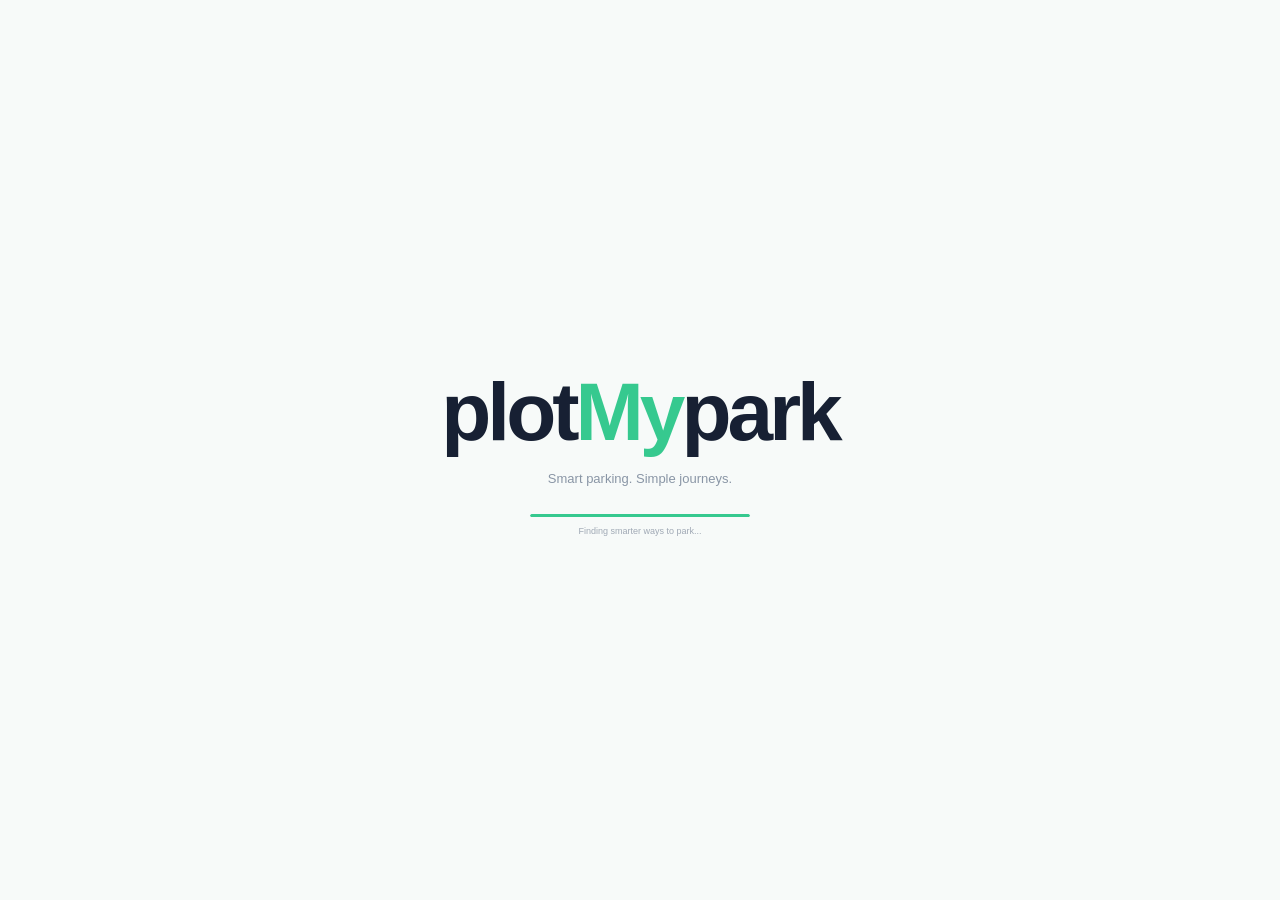
==== commit 0389ba21: "Fix responsive login and registration layout" ====
--- a/index.html
+++ b/index.html
@@ -38,12 +38,10 @@
                 plot<span>My</span>park
             </div>
 
-
             <div class="intro-tagline">
                 Smart parking. Simple journeys.
             </div>
 
-
             <div class="intro-loader">
 
                 <div class="loader-track">
@@ -51,7 +49,6 @@
                     <div class="loader-fill"></div>
 
                 </div>
-
 
                 <span>
                     Finding smarter ways to park...
@@ -75,7 +72,6 @@
             plot<span>My</span>park
         </div>
 
-
         <div class="nav-status">
 
             <span class="status-dot"></span>
@@ -100,7 +96,6 @@
              ================================================= -->
 
         <section class="hero-section">
-
 
             <div class="hero-label">
 
@@ -133,6 +128,8 @@
 
             </p>
 
+        </section>
+
 
 
         <!-- =================================================
@@ -179,9 +176,7 @@
                     <div class="input-group">
 
                         <label for="email">
-
                             Email or Mobile Number
-
                         </label>
 
 
@@ -210,9 +205,7 @@
                     <div class="input-group">
 
                         <label for="password">
-
                             Password
-
                         </label>
 
 
@@ -442,7 +435,6 @@
     </script>
 
 
-
 </body>
 
 </html>
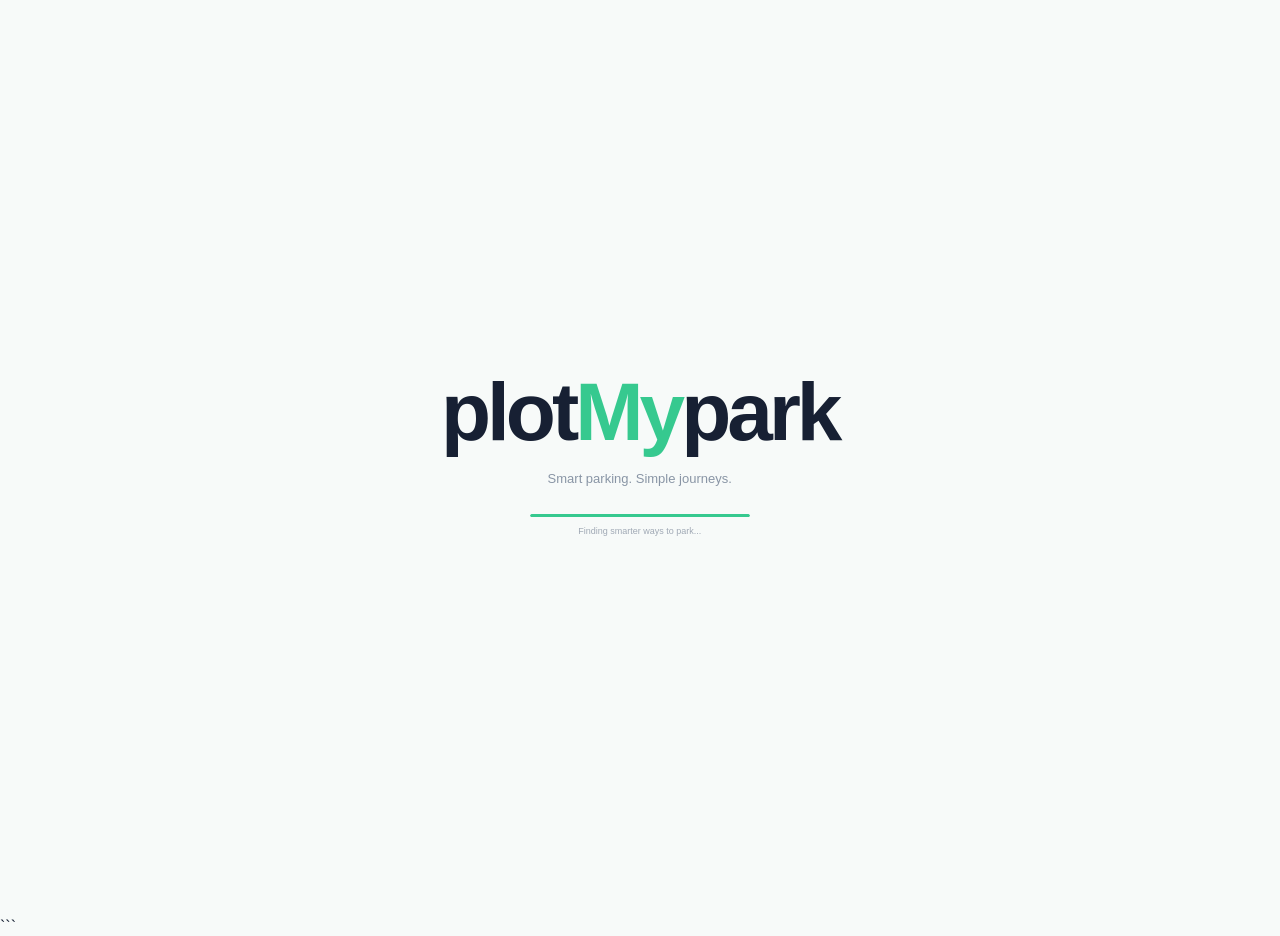
==== commit d5527d57: "Fix user greeting and name display" ====
--- a/index.html
+++ b/index.html
@@ -1,3 +1,4 @@
+```html
 <!DOCTYPE html>
 <html lang="en">
 
@@ -238,6 +239,7 @@
 
                             <input
                                 type="checkbox"
+                                id="rememberMe"
                             >
 
                             Remember me
@@ -342,7 +344,6 @@
 
                     </button>
 
-
                 </div>
 
 
@@ -395,10 +396,64 @@
 
     <!-- =================================================
          EXISTING AUTHENTICATION
-         DO NOT REMOVE
          ================================================= -->
 
     <script src="js/auth.js"></script>
+
+
+
+    <!-- =================================================
+         USER NAME SUPPORT
+         ================================================= -->
+
+    <script>
+
+        /*
+         * Keep the registered user's name available
+         * for the Home page.
+         *
+         * The actual name should be saved by register.html
+         * / auth.js during account creation.
+         */
+
+        document.addEventListener("DOMContentLoaded", function () {
+
+            const savedName =
+                localStorage.getItem("userName");
+
+            const savedEmail =
+                localStorage.getItem("userEmail");
+
+            /*
+             * If an existing authentication system already
+             * saved the user's name, preserve it.
+             */
+
+            if (savedName && savedName.trim() !== "") {
+
+                localStorage.setItem(
+                    "currentUserName",
+                    savedName.trim()
+                );
+
+            }
+
+            /*
+             * Keep the logged-in email available as well.
+             */
+
+            if (savedEmail && savedEmail.trim() !== "") {
+
+                localStorage.setItem(
+                    "currentUserEmail",
+                    savedEmail.trim()
+                );
+
+            }
+
+        });
+
+    </script>
 
 
 
@@ -421,9 +476,13 @@
                 setTimeout(
                     function () {
 
-                        splash.classList.add(
-                            "intro-finished"
-                        );
+                        if (splash) {
+
+                            splash.classList.add(
+                                "intro-finished"
+                            );
+
+                        }
 
                     },
                     1900
@@ -437,4 +496,5 @@
 
 </body>
 
-</html>+</html>
+```
